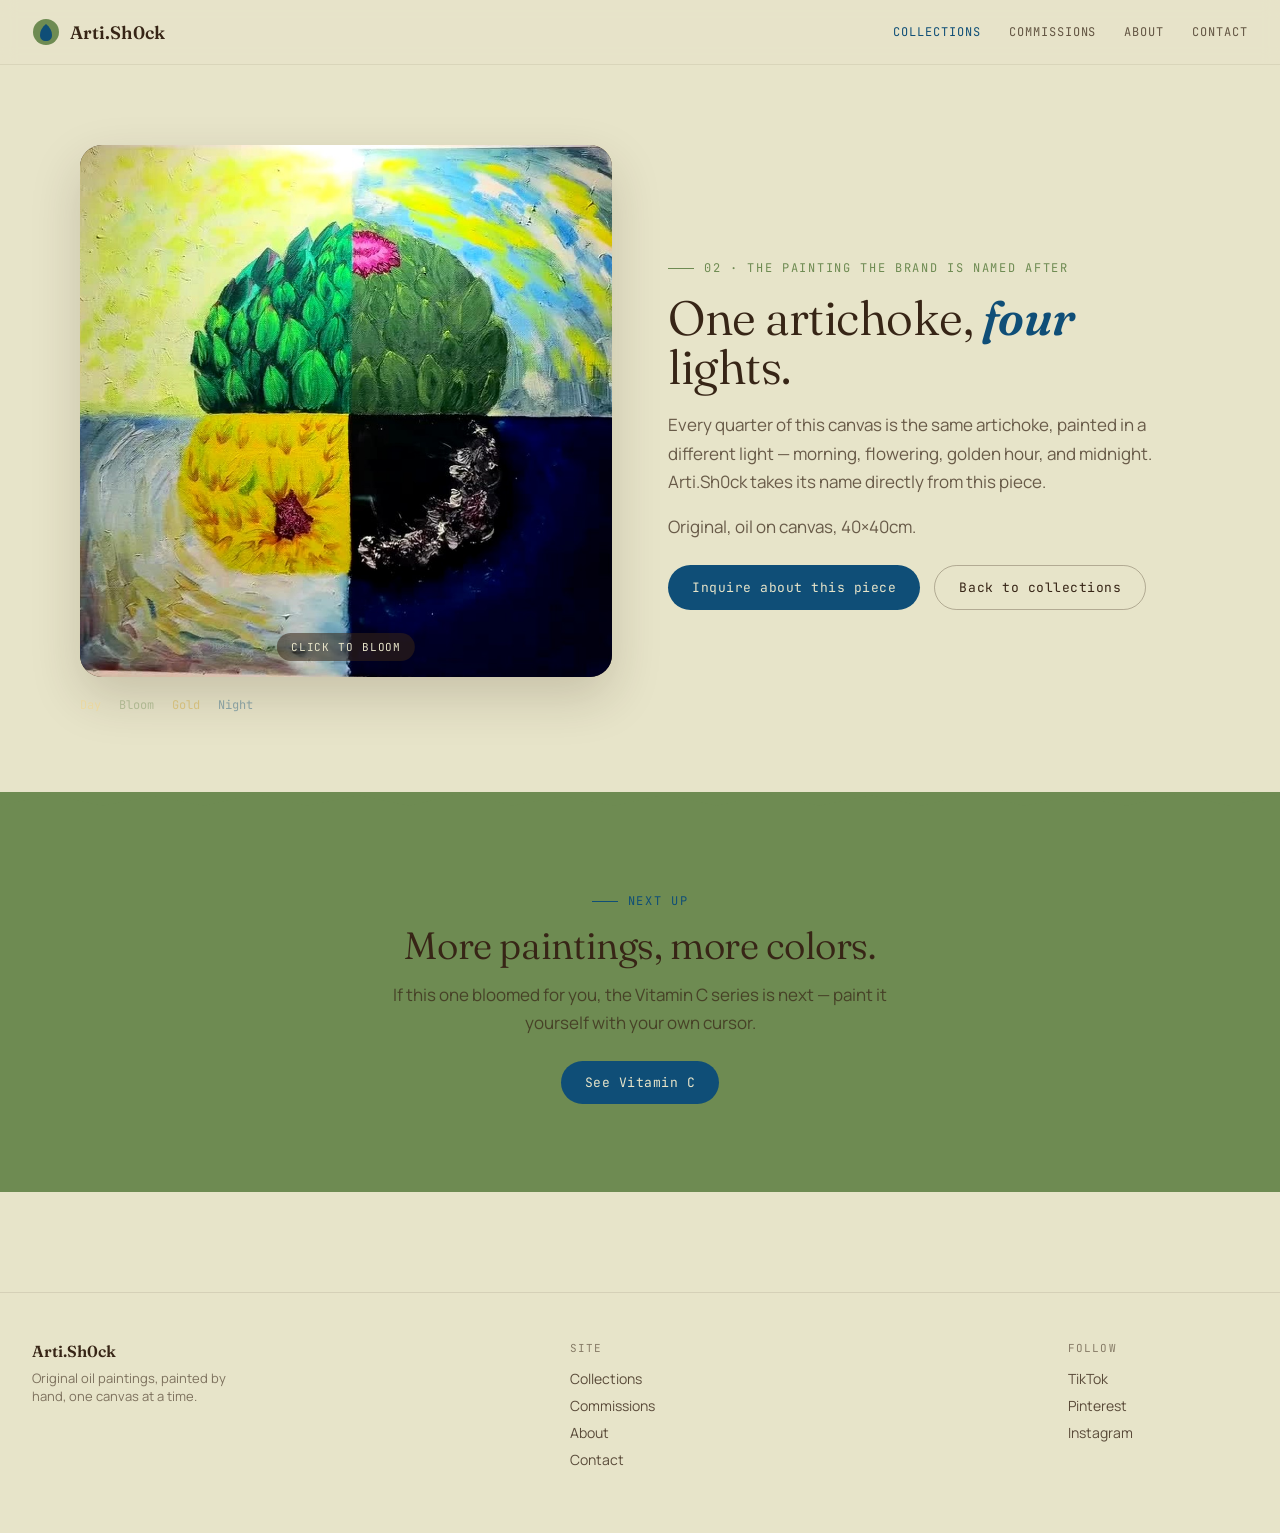
==== artichoke.html @ 15c9db3f "Add files via upload" ====
<!DOCTYPE html>
<html lang="en">
<head>
<meta charset="UTF-8">
<meta name="viewport" content="width=device-width, initial-scale=1.0">
<title>Arti.Sh0ck — the painting</title>
<link rel="stylesheet" href="styles.css">
<style>
  .bloom-wrap{
    display:grid;
    grid-template-columns:1fr 1fr;
    gap:56px;
    align-items:center;
  }
  @media (max-width:860px){ .bloom-wrap{ grid-template-columns:1fr; } }

  .bloom-stage{
    position:relative;
    aspect-ratio:1/1;
    border-radius:22px;
    overflow:hidden;
    box-shadow:0 20px 50px rgba(55,37,22,0.18);
    cursor:pointer;
    background:var(--ink);
  }
  .bloom-quad{
    position:absolute;
    width:50%; height:50%;
    overflow:hidden;
  }
  .bloom-quad img{
    width:200%; height:200%;
    max-width:none;
    display:block;
  }
  #q-day{ top:0; left:0; }
  #q-day img{ object-position:0% 0%; transform:translate(0,0); }
  #q-bloom{ top:0; right:0; }
  #q-bloom img{ object-position:100% 0%; transform:translate(-50%,0); }
  #q-gold{ bottom:0; left:0; }
  #q-gold img{ object-position:0% 100%; transform:translate(0,-50%); }
  #q-night{ bottom:0; right:0; }
  #q-night img{ object-position:100% 100%; transform:translate(-50%,-50%); }

  .bloom-quad{ transition:transform 900ms cubic-bezier(.2,.8,.2,1), filter 900ms ease; }
  .bloom-stage.blooming #q-day{ transform:translate(-6%,-6%) rotate(-1.5deg); }
  .bloom-stage.blooming #q-bloom{ transform:translate(6%,-6%) rotate(1.5deg); }
  .bloom-stage.blooming #q-gold{ transform:translate(-6%,6%) rotate(1.5deg); }
  .bloom-stage.blooming #q-night{ transform:translate(6%,6%) rotate(-1.5deg); }

  .bloom-hint{
    position:absolute;
    bottom:16px; left:50%;
    transform:translateX(-50%);
    font-family:'JetBrains Mono', monospace;
    font-size:11px;
    letter-spacing:0.08em;
    text-transform:uppercase;
    color:var(--paper);
    background:rgba(55,37,22,0.55);
    padding:7px 14px;
    border-radius:20px;
    pointer-events:none;
    transition:opacity 300ms;
  }
  .bloom-stage.blooming .bloom-hint{ opacity:0; }

  .stage-labels{
    display:flex;
    gap:18px;
    margin-top:20px;
    font-family:'JetBrains Mono', monospace;
    font-size:12px;
  }
  .stage-labels span{ opacity:0.4; transition:opacity 300ms, color 300ms; }
  .bloom-stage.blooming ~ .stage-labels span{ opacity:1; }
  .stage-labels .l-day{ color:var(--sun); }
  .stage-labels .l-bloom{ color:var(--sage); }
  .stage-labels .l-gold{ color:#c99a1e; }
  .stage-labels .l-night{ color:var(--indigo); }

  @media (prefers-reduced-motion: reduce){
    .bloom-quad{ transition:none; }
  }

  /* falling petal */
  .petal{
    position:absolute;
    top:38%; left:52%;
    width:26px; height:34px;
    background:radial-gradient(circle at 35% 30%, #f2a6c8, #c2447c 70%);
    border-radius:70% 30% 60% 40% / 60% 50% 50% 40%;
    opacity:0;
    pointer-events:none;
    transform:translate(-50%,-50%) rotate(0deg) scale(0.6);
    z-index:5;
  }
  .petal.falling{
    animation:petal-fall 1100ms cubic-bezier(.4,.2,.6,1) forwards;
  }
  @keyframes petal-fall{
    0%{ opacity:0; transform:translate(-50%,-50%) rotate(0deg) scale(0.6); }
    12%{ opacity:1; transform:translate(-50%,-50%) rotate(10deg) scale(1); }
    100%{ opacity:0; transform:translate(-30%, 180%) rotate(220deg) scale(0.8); }
  }
</style>
</head>
<body>

<nav class="site-nav">
  <a href="index.html" class="brand">
    <svg class="brand-mark" viewBox="0 0 28 28"><circle cx="14" cy="14" r="13" fill="#6E8B52"/><path d="M14 6 C10 9 8 13 8 17 C8 21 10.5 23 14 23 C17.5 23 20 21 20 17 C20 13 18 9 14 6 Z" fill="#0F4E77"/></svg>
    Arti.Sh0ck
  </a>
  <button class="nav-toggle" id="navToggle">MENU</button>
  <div class="nav-links" id="navLinks">
    <a href="collections.html" class="active">Collections</a>
    <a href="commissions.html">Commissions</a>
    <a href="about.html">About</a>
    <a href="contact.html">Contact</a>
  </div>
</nav>

<section class="wrap section">
  <div class="bloom-wrap">
    <div data-reveal="left">
      <div class="bloom-stage" id="bloomStage">
        <div class="bloom-quad" id="q-day"><img src="assets/img/artichoke_full.jpg" alt="Artichoke painting, day quadrant"></div>
        <div class="bloom-quad" id="q-bloom"><img src="assets/img/artichoke_full.jpg" alt="Artichoke painting, blooming quadrant"></div>
        <div class="bloom-quad" id="q-gold"><img src="assets/img/artichoke_full.jpg" alt="Artichoke painting, gold quadrant"></div>
        <div class="bloom-quad" id="q-night"><img src="assets/img/artichoke_full.jpg" alt="Artichoke painting, night quadrant"></div>
        <div class="bloom-hint">Click to bloom</div>
        <div class="petal" id="petal"></div>
      </div>
      <div class="stage-labels">
        <span class="l-day">Day</span>
        <span class="l-bloom">Bloom</span>
        <span class="l-gold">Gold</span>
        <span class="l-night">Night</span>
      </div>
    </div>

    <div data-reveal="right">
      <p class="eyebrow">02 · The painting the brand is named after</p>
      <h1 style="font-size:clamp(32px,4.5vw,48px);">One artichoke, <em class="accent">four</em> lights.</h1>
      <p class="lede">Every quarter of this canvas is the same artichoke, painted in a different light — morning, flowering, golden hour, and midnight. Arti.Sh0ck takes its name directly from this piece.</p>
      <p class="lede">Original, oil on canvas, 40×40cm.</p>
      <div style="margin-top:24px; display:flex; gap:14px; flex-wrap:wrap;">
        <a href="contact.html" class="btn">Inquire about this piece</a>
        <a href="collections.html" class="btn ghost">Back to collections</a>
      </div>
    </div>
  </div>
</section>

<section class="band band-sage" id="nextUp">
<div class="wrap center">
  <p class="eyebrow" style="justify-content:center;">Next up</p>
  <h2 style="font-size:clamp(26px,4vw,38px);">More paintings, more colors.</h2>
  <p class="lede" style="margin:0 auto 24px;">If this one bloomed for you, the Vitamin C series is next — paint it yourself with your own cursor.</p>
  <a href="index.html#citrus-hero" class="btn">See Vitamin C</a>
</div>
</section>

<footer class="site-footer">
  <div class="footer-col">
    <div class="brand" style="font-size:16px;">Arti.Sh0ck</div>
    <p style="font-size:13px; opacity:0.6; max-width:220px; margin-top:8px;">Original oil paintings, painted by hand, one canvas at a time.</p>
  </div>
  <div class="footer-col">
    <div class="footer-title">Site</div>
    <div class="footer-links">
      <a href="collections.html">Collections</a>
      <a href="commissions.html">Commissions</a>
      <a href="about.html">About</a>
      <a href="contact.html">Contact</a>
    </div>
  </div>
  <div class="footer-col">
    <div class="footer-title">Follow</div>
    <div class="footer-links">
      <a href="#">TikTok</a>
      <a href="#">Pinterest</a>
      <a href="#">Instagram</a>
    </div>
  </div>
</footer>

<script src="nav.js"></script>
<script src="reveal.js"></script>
<script>
  var stage = document.getElementById('bloomStage');
  var petal = document.getElementById('petal');
  var nextUp = document.getElementById('nextUp');
  var reduceMotion = window.matchMedia('(prefers-reduced-motion: reduce)').matches;

  stage.addEventListener('click', function(){
    var wasBlooming = stage.classList.contains('blooming');
    stage.classList.toggle('blooming');

    if(!wasBlooming){
      // just bloomed: drop a petal, then drift down to the next section
      if(!reduceMotion){
        petal.classList.remove('falling');
        void petal.offsetWidth; // restart animation
        petal.classList.add('falling');
        setTimeout(function(){
          nextUp.scrollIntoView({ behavior:'smooth', block:'start' });
        }, 950);
      } else {
        nextUp.scrollIntoView({ behavior:'smooth', block:'start' });
      }
    }
  });
</script>
</body>
</html>
---- styles.css ----
/* ===== Arti.Sh0ck — shared design tokens & layout ===== */
@import url('https://fonts.googleapis.com/css2?family=Fraunces:ital,opsz,wght@0,9..144,340;0,9..144,600;1,9..144,420&family=Manrope:wght@400;500;700&family=JetBrains+Mono:wght@400;500&display=swap');

:root{
  --ink:#372516;
  --paper:#E7E4C9;
  --paper-soft:#DCD8B4;
  --indigo:#0F4E77;
  --indigo-deep:#0A3A59;
  --sage:#6E8B52;
  --sun:#FBD271;
  --clay:#E7BD8B;
  --card-shadow: 0 10px 30px rgba(55,37,22,0.10);
}

*{box-sizing:border-box;}
html{scroll-behavior:smooth;}
body{
  margin:0;
  background:var(--paper);
  color:var(--ink);
  font-family:'Manrope', sans-serif;
  -webkit-font-smoothing:antialiased;
}
a{color:inherit; text-decoration:none;}
img{max-width:100%; display:block;}

h1,h2,h3{
  font-family:'Fraunces', serif;
  font-weight:340;
  line-height:1.02;
  margin:0 0 0.4em;
  letter-spacing:-0.01em;
}
em.accent{
  font-style:italic;
  font-weight:600;
  color:var(--indigo);
}
.mono{
  font-family:'JetBrains Mono', monospace;
  letter-spacing:0.06em;
}

:focus-visible{
  outline:2px solid var(--indigo);
  outline-offset:3px;
}

/* ---------- Nav ---------- */
.site-nav{
  position:sticky;
  top:0;
  z-index:100;
  display:flex;
  align-items:center;
  justify-content:space-between;
  padding:18px 32px;
  background:rgba(231,228,201,0.86);
  backdrop-filter:blur(8px);
  border-bottom:1px solid rgba(55,37,22,0.08);
}
.brand{
  display:flex;
  align-items:center;
  gap:10px;
  font-family:'Fraunces', serif;
  font-weight:600;
  font-size:18px;
  color:var(--ink);
}
.brand-mark{ width:28px; height:28px; }
.nav-links{
  display:flex;
  gap:28px;
  font-family:'JetBrains Mono', monospace;
  font-size:12px;
  letter-spacing:0.08em;
  text-transform:uppercase;
}
.nav-links a{ opacity:0.75; transition:opacity 150ms; }
.nav-links a:hover, .nav-links a.active{ opacity:1; color:var(--indigo); }
.nav-toggle{ display:none; }

@media (max-width:720px){
  .nav-links{
    position:fixed; inset:64px 0 auto 0;
    flex-direction:column;
    background:var(--paper);
    padding:20px 32px;
    gap:16px;
    border-bottom:1px solid rgba(55,37,22,0.1);
    transform:translateY(-140%);
    transition:transform 220ms ease;
  }
  .nav-links.open{ transform:translateY(0); }
  .nav-toggle{
    display:block;
    background:none;
    border:none;
    font-family:'JetBrains Mono', monospace;
    font-size:12px;
    color:var(--ink);
    cursor:pointer;
  }
}

/* ---------- Footer ---------- */
.site-footer{
  margin-top:100px;
  padding:48px 32px 60px;
  border-top:1px solid rgba(55,37,22,0.1);
  display:flex;
  flex-wrap:wrap;
  gap:24px;
  justify-content:space-between;
  align-items:flex-start;
}
.footer-col{ min-width:180px; }
.footer-title{
  font-family:'JetBrains Mono', monospace;
  font-size:11px;
  text-transform:uppercase;
  letter-spacing:0.1em;
  opacity:0.55;
  margin-bottom:10px;
}
.footer-links a{
  display:block;
  padding:4px 0;
  font-size:14px;
  opacity:0.8;
}
.footer-links a:hover{ opacity:1; color:var(--indigo); }

/* ---------- Shared layout ---------- */
.wrap{ max-width:1120px; margin:0 auto; padding:0 32px; }
.section{ padding:80px 0; }
.eyebrow{
  font-family:'JetBrains Mono', monospace;
  font-size:12px;
  letter-spacing:0.14em;
  text-transform:uppercase;
  color:var(--sage);
  display:flex;
  align-items:center;
  gap:10px;
  margin-bottom:18px;
}
.eyebrow::before{
  content:"";
  width:26px; height:1px;
  background:var(--sage);
  display:inline-block;
}
.lede{
  font-size:17px;
  line-height:1.65;
  max-width:520px;
  color:rgba(55,37,22,0.72);
}

.btn{
  display:inline-flex;
  align-items:center;
  gap:8px;
  padding:13px 24px;
  border-radius:999px;
  background:var(--indigo);
  color:var(--paper);
  font-family:'JetBrains Mono', monospace;
  font-size:13px;
  letter-spacing:0.04em;
  transition:background 150ms, transform 150ms;
  border:none;
  cursor:pointer;
}
.btn:hover{ background:var(--indigo-deep); transform:translateY(-1px); }
.btn.ghost{
  background:transparent;
  border:1px solid rgba(55,37,22,0.3);
  color:var(--ink);
}
.btn.ghost:hover{ border-color:var(--indigo); color:var(--indigo); background:transparent; }

/* ---------- Collection cards (used on Home + Collections hub) ---------- */
.coll-grid{
  display:grid;
  grid-template-columns:repeat(3,1fr);
  gap:28px;
}
@media (max-width:860px){ .coll-grid{ grid-template-columns:1fr; } }

.coll-card{
  position:relative;
  border-radius:18px;
  overflow:hidden;
  background:var(--paper-soft);
  box-shadow:var(--card-shadow);
  transition:transform 260ms ease;
  display:block;
}
.coll-card:hover{ transform:translateY(-4px); }
.coll-card .img-wrap{
  aspect-ratio:4/3;
  overflow:hidden;
}
.coll-card img{
  width:100%; height:100%; object-fit:cover;
  transition:transform 420ms ease;
}
.coll-card:hover img{ transform:scale(1.06); }
.coll-card .card-body{ padding:20px 22px 24px; }
.coll-card .tag{
  font-family:'JetBrains Mono', monospace;
  font-size:11px;
  text-transform:uppercase;
  letter-spacing:0.08em;
  padding:4px 10px;
  border-radius:999px;
  background:rgba(255,255,255,0.75);
  position:absolute;
  top:14px; left:14px;
}
.coll-card.locked{ opacity:0.55; filter:grayscale(0.5); pointer-events:none; }
.coll-card h3{ font-size:22px; margin-bottom:6px; }
.coll-card p{ font-size:14px; color:rgba(55,37,22,0.68); margin:0; }

/* utility */
.center{ text-align:center; }
.mt-0{ margin-top:0; }

/* ---------- Colored section bands ---------- */
.band{
  position:relative;
  padding:88px 0;
}
.band-sun{ background:var(--sun); color:var(--ink); }
.band-sage{ background:var(--sage); color:var(--ink); }
.band-indigo{ background:var(--indigo); color:var(--paper); }
.band-indigo .eyebrow{ color:var(--sun); }
.band-indigo .eyebrow::before{ background:var(--sun); }
.band-indigo .lede{ color:rgba(251,240,222,0.78); }
.band-clay{ background:var(--clay); color:var(--ink); }
.band-sage .eyebrow{ color:var(--indigo); }
.band-sage .eyebrow::before{ background:var(--indigo); }
.band-ink{ background:var(--ink); color:var(--paper); }
.band-ink .eyebrow{ color:var(--sun); }
.band-ink .eyebrow::before{ background:var(--sun); }
.band-ink .lede{ color:rgba(251,240,222,0.75); }

/* jagged edge between bands for a hand-cut, painterly seam instead of a hard rectangle */
.band::before{
  content:"";
  position:absolute;
  top:-1px; left:0; right:0;
  height:14px;
  background:inherit;
  clip-path:polygon(0% 100%, 4% 20%, 8% 100%, 12% 30%, 16% 100%, 20% 15%, 24% 100%, 28% 25%, 32% 100%, 36% 10%, 40% 100%, 44% 30%, 48% 100%, 52% 20%, 56% 100%, 60% 15%, 64% 100%, 68% 25%, 72% 100%, 76% 10%, 80% 100%, 84% 30%, 88% 100%, 92% 15%, 96% 100%, 100% 20%, 100% 0%, 0% 0%);
}

/* ---------- Scroll reveal ---------- */
[data-reveal]{
  opacity:0;
  transform:translateY(28px);
  transition:opacity 700ms cubic-bezier(.2,.7,.2,1), transform 700ms cubic-bezier(.2,.7,.2,1);
}
[data-reveal].is-visible{ opacity:1; transform:translateY(0); }
[data-reveal="fade"]{ transform:none; }
[data-reveal="left"]{ transform:translateX(-32px); }
[data-reveal="left"].is-visible{ transform:translateX(0); }
[data-reveal="right"]{ transform:translateX(32px); }
[data-reveal="right"].is-visible{ transform:translateX(0); }
[data-reveal="scale"]{ transform:scale(0.94); }
[data-reveal="scale"].is-visible{ transform:scale(1); }
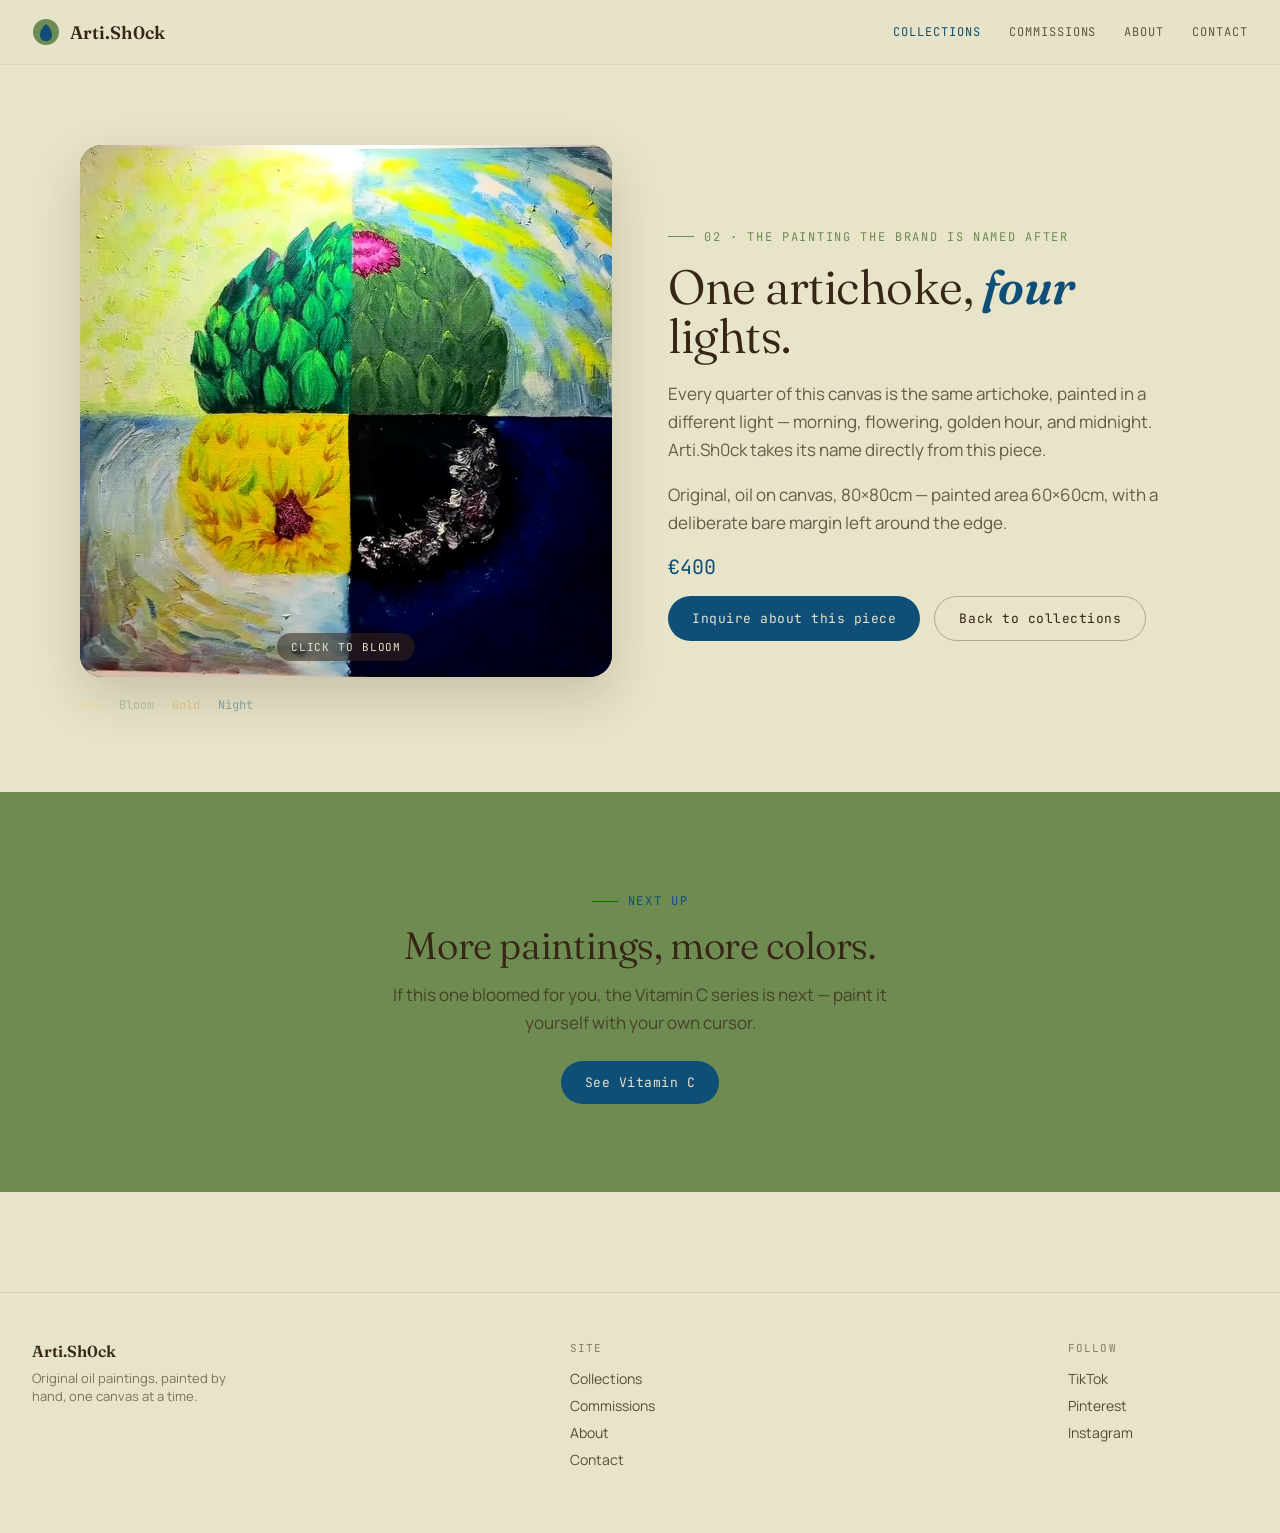
==== commit d8d68b68: "Add files via upload" ====
--- a/artichoke.html
+++ b/artichoke.html
@@ -144,8 +144,9 @@
       <p class="eyebrow">02 · The painting the brand is named after</p>
       <h1 style="font-size:clamp(32px,4.5vw,48px);">One artichoke, <em class="accent">four</em> lights.</h1>
       <p class="lede">Every quarter of this canvas is the same artichoke, painted in a different light — morning, flowering, golden hour, and midnight. Arti.Sh0ck takes its name directly from this piece.</p>
-      <p class="lede">Original, oil on canvas, 40×40cm.</p>
-      <div style="margin-top:24px; display:flex; gap:14px; flex-wrap:wrap;">
+      <p class="lede">Original, oil on canvas, 80×80cm — painted area 60×60cm, with a deliberate bare margin left around the edge.</p>
+      <p style="font-family:'JetBrains Mono', monospace; font-size:20px; color:var(--indigo); margin:10px 0 2px;">€400</p>
+      <div style="margin-top:16px; display:flex; gap:14px; flex-wrap:wrap;">
         <a href="contact.html" class="btn">Inquire about this piece</a>
         <a href="collections.html" class="btn ghost">Back to collections</a>
       </div>
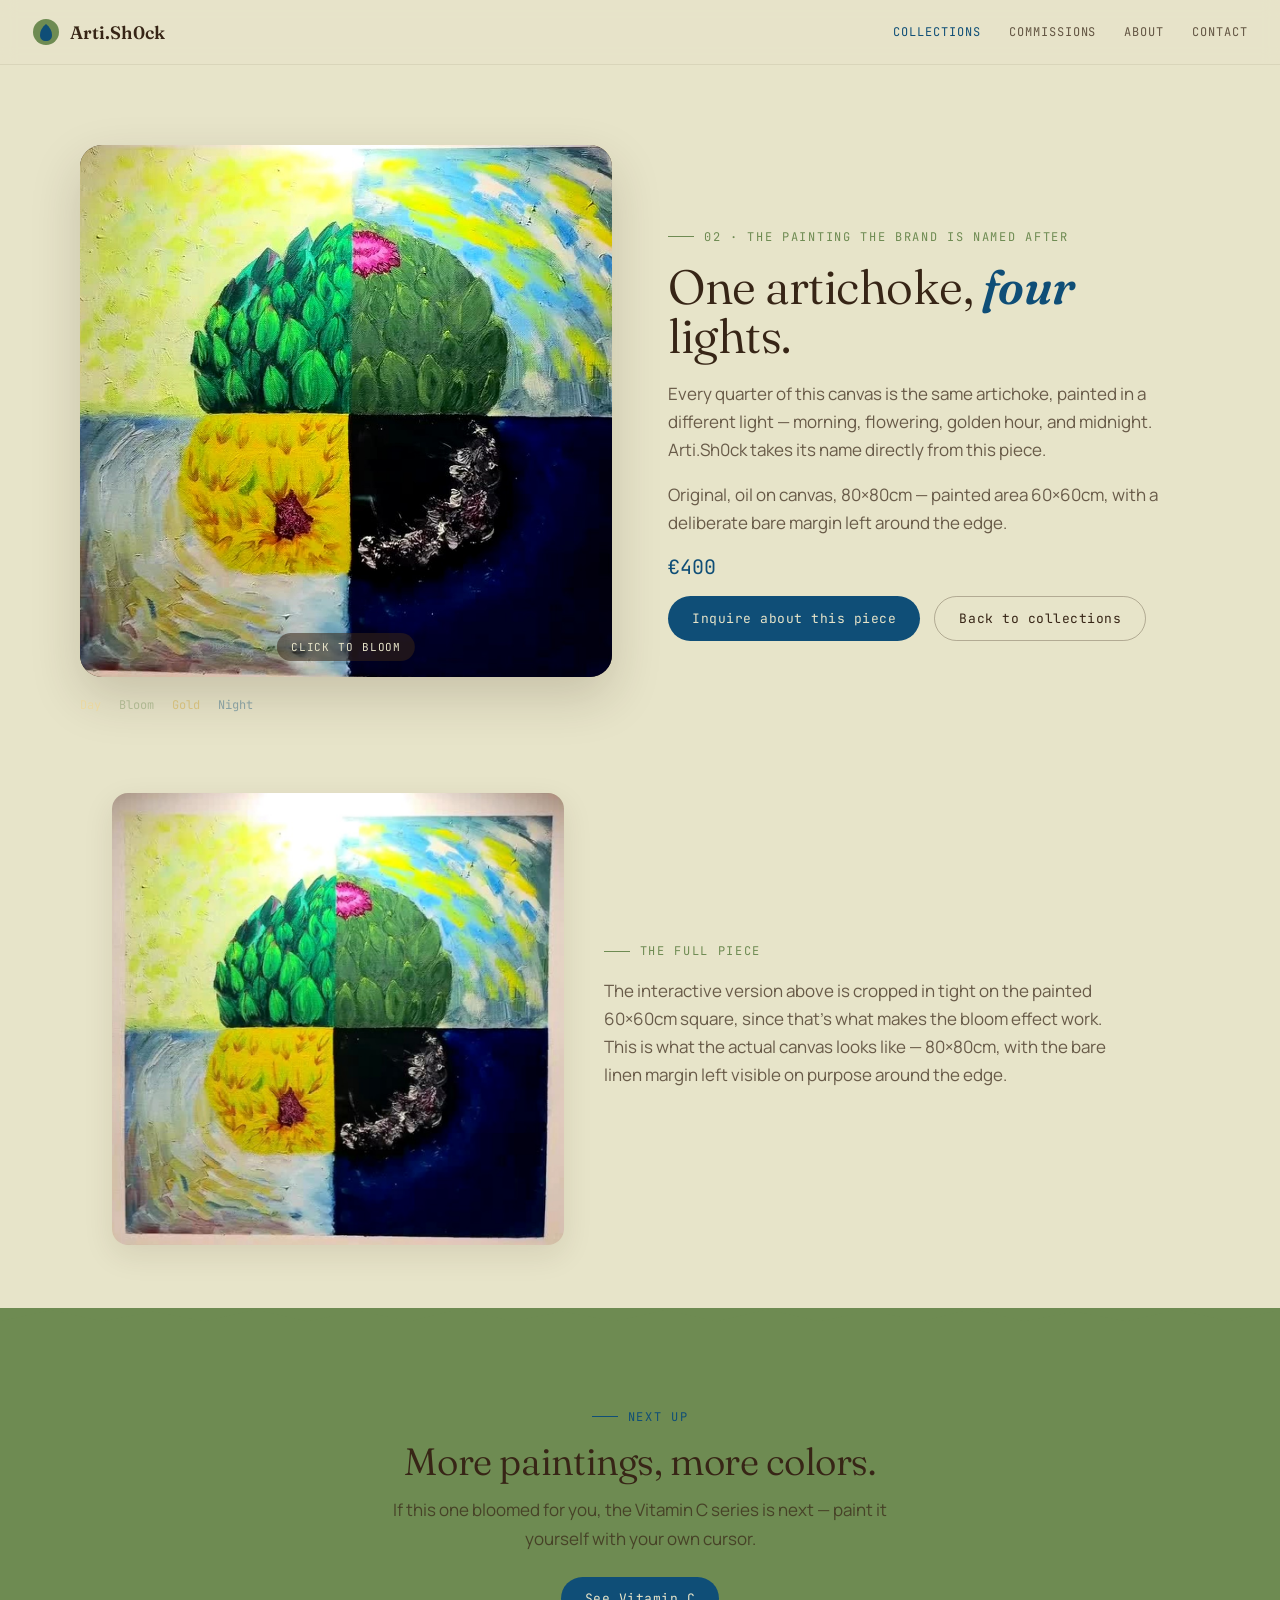
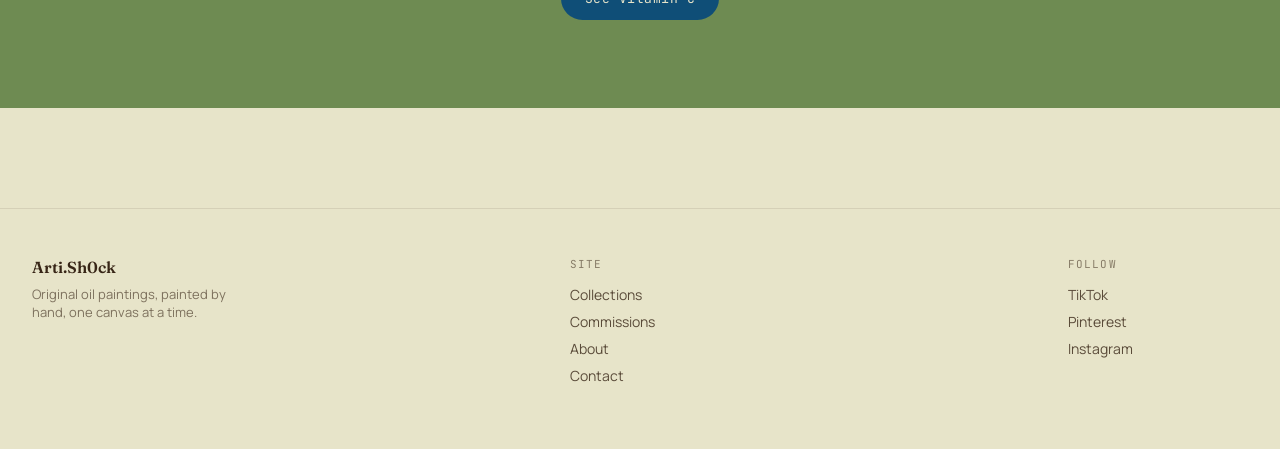
==== commit 2695c08b: "Add files via upload" ====
--- a/artichoke.html
+++ b/artichoke.html
@@ -154,6 +154,16 @@
   </div>
 </section>
 
+<section class="wrap" style="padding-bottom:64px;">
+  <div style="display:grid; grid-template-columns:0.8fr 1fr; gap:40px; align-items:center;" data-reveal="fade">
+    <img src="assets/img/artichoke_full_canvas.jpg" alt="The full 80x80cm canvas on the easel, showing the bare margin left around the painted area" style="border-radius:16px; box-shadow:var(--card-shadow); width:100%;">
+    <div>
+      <p class="eyebrow">The full piece</p>
+      <p class="lede">The interactive version above is cropped in tight on the painted 60×60cm square, since that's what makes the bloom effect work. This is what the actual canvas looks like — 80×80cm, with the bare linen margin left visible on purpose around the edge.</p>
+    </div>
+  </div>
+</section>
+
 <section class="band band-sage" id="nextUp">
 <div class="wrap center">
   <p class="eyebrow" style="justify-content:center;">Next up</p>
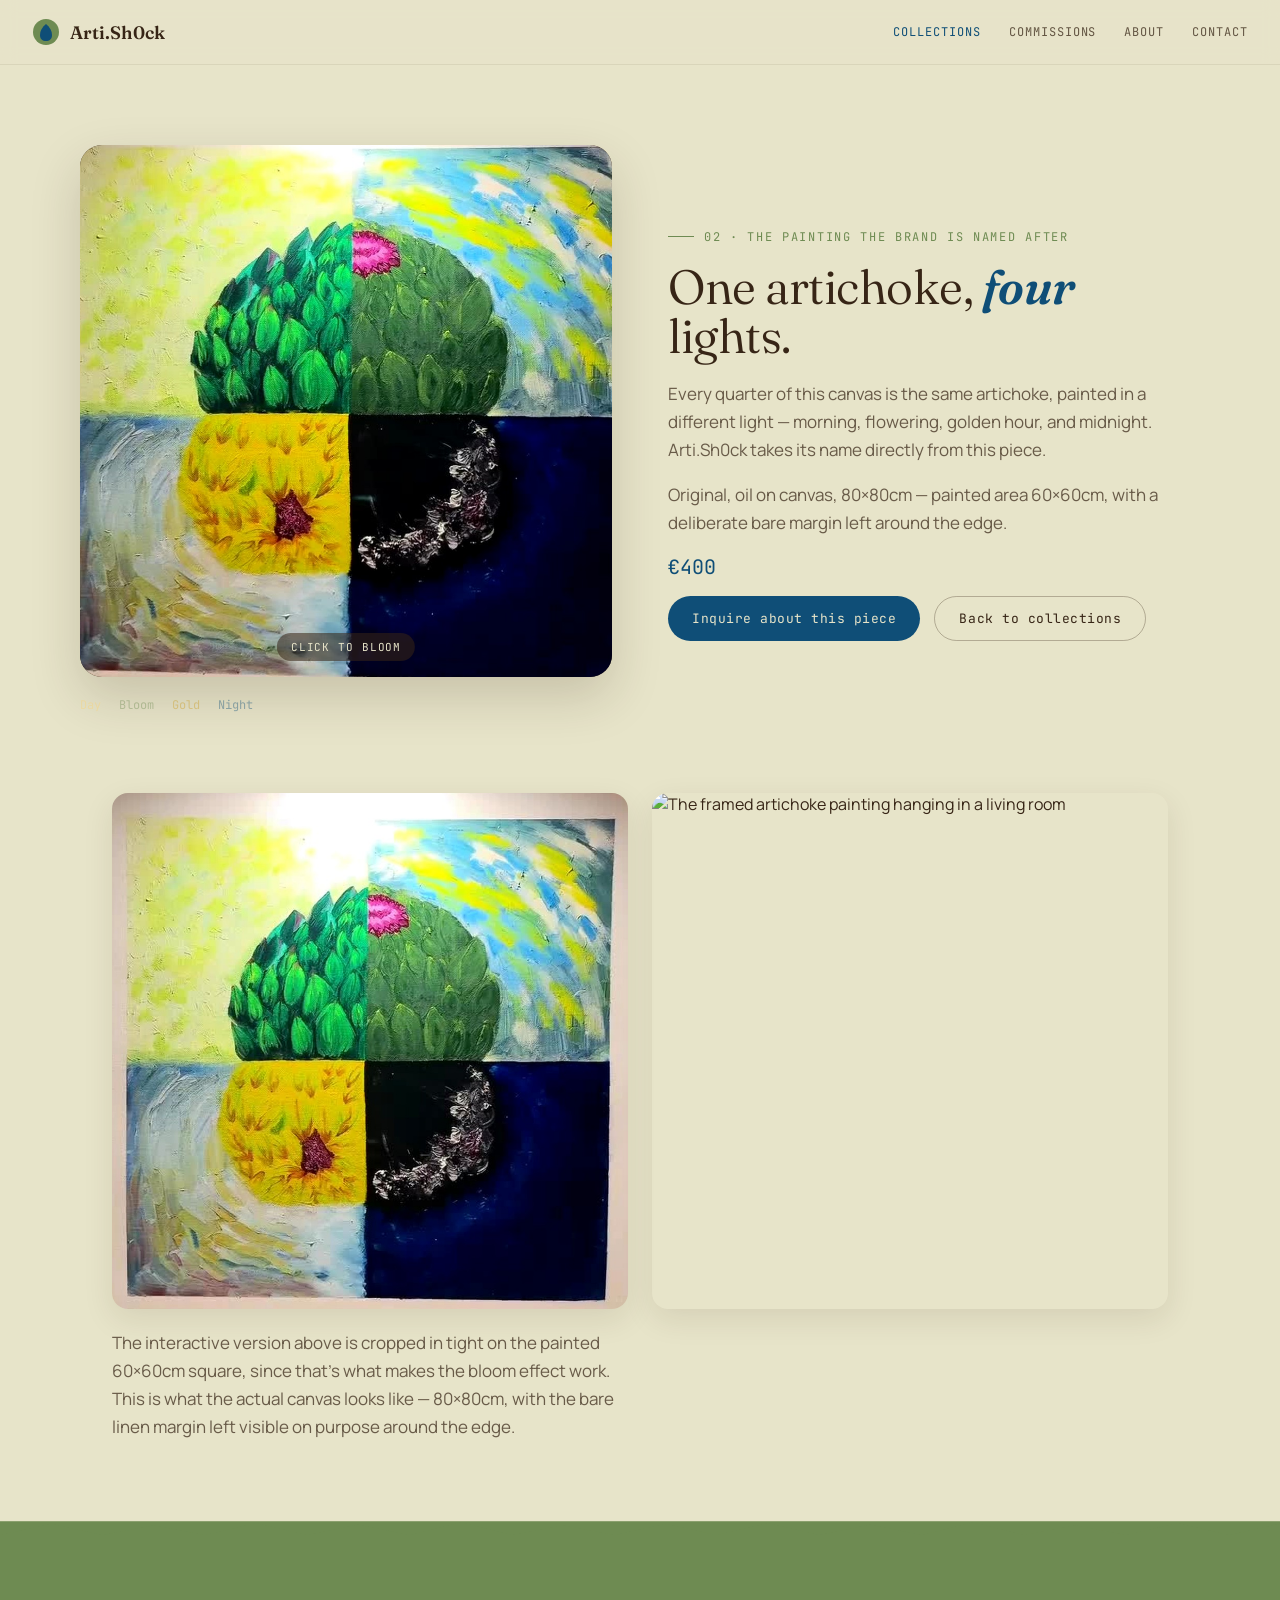
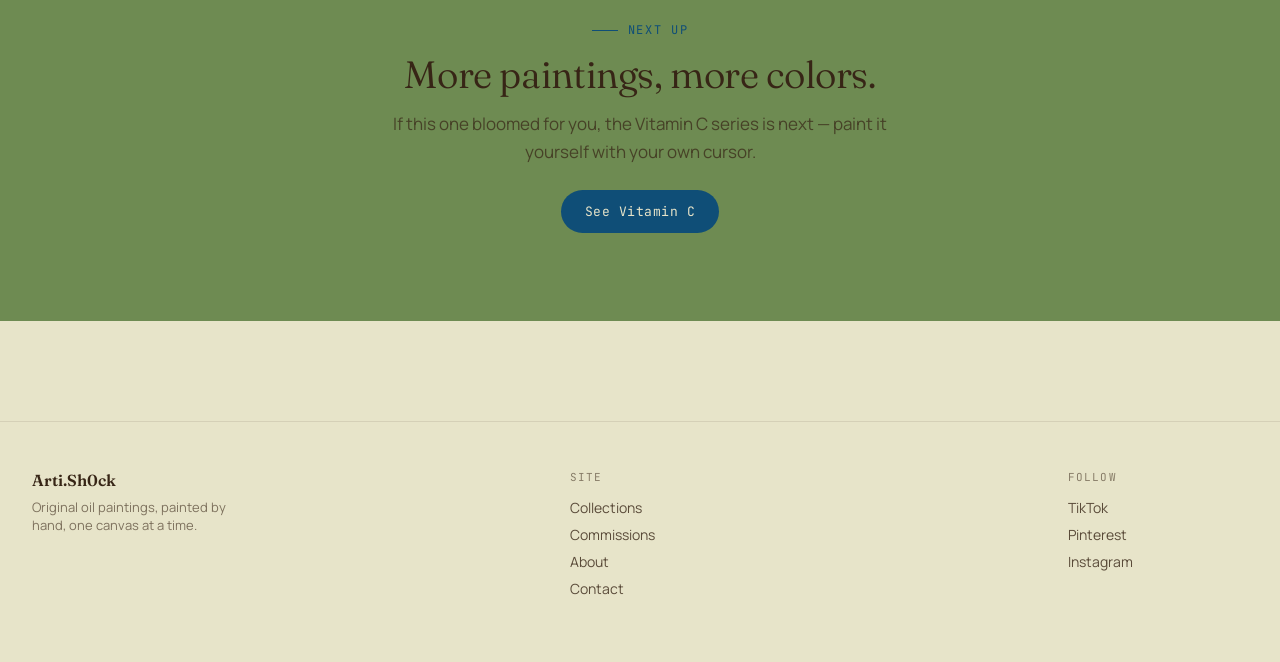
==== commit dee4231c: "Add files via upload" ====
--- a/artichoke.html
+++ b/artichoke.html
@@ -82,6 +82,9 @@
   @media (prefers-reduced-motion: reduce){
     .bloom-quad{ transition:none; }
   }
+
+  .full-piece-grid{ display:grid; grid-template-columns:1fr 1fr; gap:24px; }
+  @media (max-width:700px){ .full-piece-grid{ grid-template-columns:1fr; } }
 
   /* falling petal */
   .petal{
@@ -155,13 +158,11 @@
 </section>
 
 <section class="wrap" style="padding-bottom:64px;">
-  <div style="display:grid; grid-template-columns:0.8fr 1fr; gap:40px; align-items:center;" data-reveal="fade">
-    <img src="assets/img/artichoke_full_canvas.jpg" alt="The full 80x80cm canvas on the easel, showing the bare margin left around the painted area" style="border-radius:16px; box-shadow:var(--card-shadow); width:100%;">
-    <div>
-      <p class="eyebrow">The full piece</p>
-      <p class="lede">The interactive version above is cropped in tight on the painted 60×60cm square, since that's what makes the bloom effect work. This is what the actual canvas looks like — 80×80cm, with the bare linen margin left visible on purpose around the edge.</p>
-    </div>
-  </div>
+  <div class="full-piece-grid" data-reveal="fade">
+    <img src="assets/img/artichoke_full_canvas.jpg" alt="The full 80x80cm canvas, showing the bare margin left around the painted area" style="border-radius:16px; box-shadow:var(--card-shadow); width:100%;">
+    <img src="assets/img/artichoke_lifestyle.jpg" alt="The framed artichoke painting hanging in a living room" style="border-radius:16px; box-shadow:var(--card-shadow); width:100%; object-fit:cover; height:100%;">
+  </div>
+  <p class="lede" style="margin-top:20px;" data-reveal="fade">The interactive version above is cropped in tight on the painted 60×60cm square, since that's what makes the bloom effect work. This is what the actual canvas looks like — 80×80cm, with the bare linen margin left visible on purpose around the edge.</p>
 </section>
 
 <section class="band band-sage" id="nextUp">
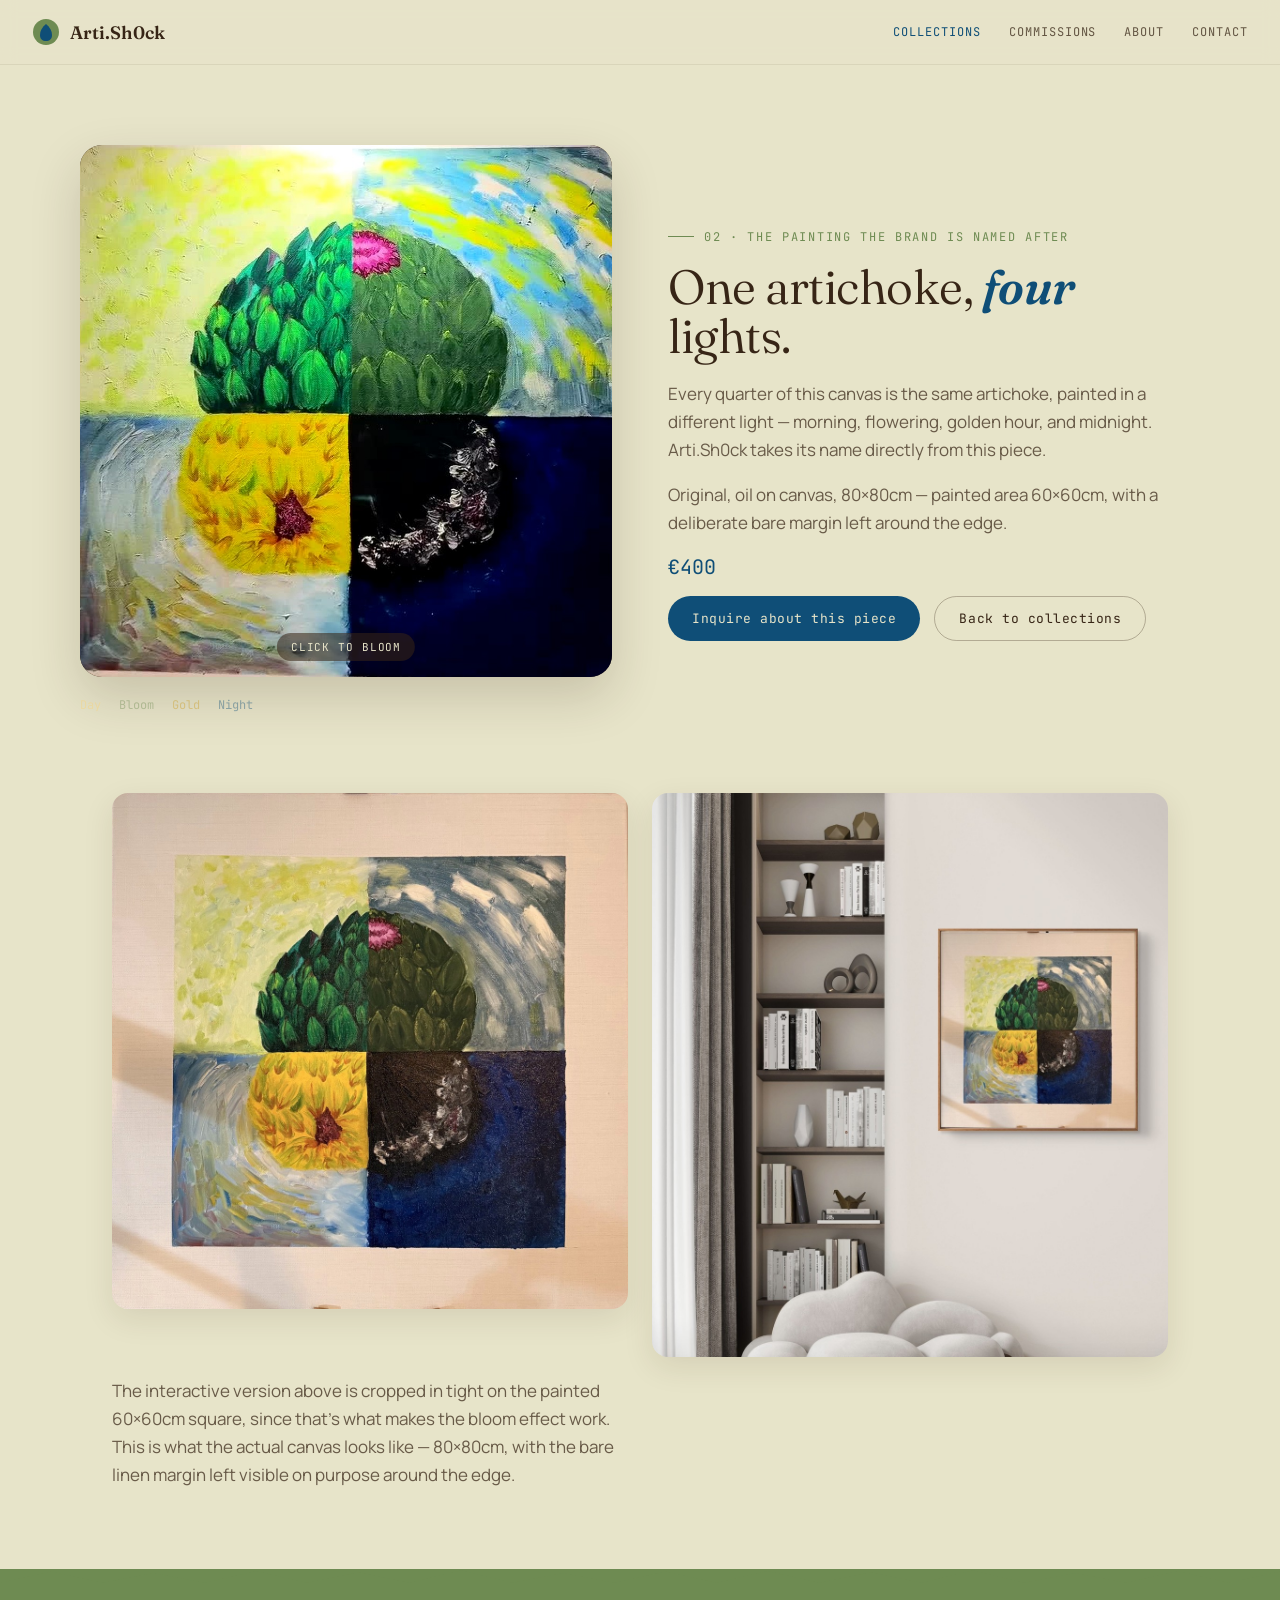
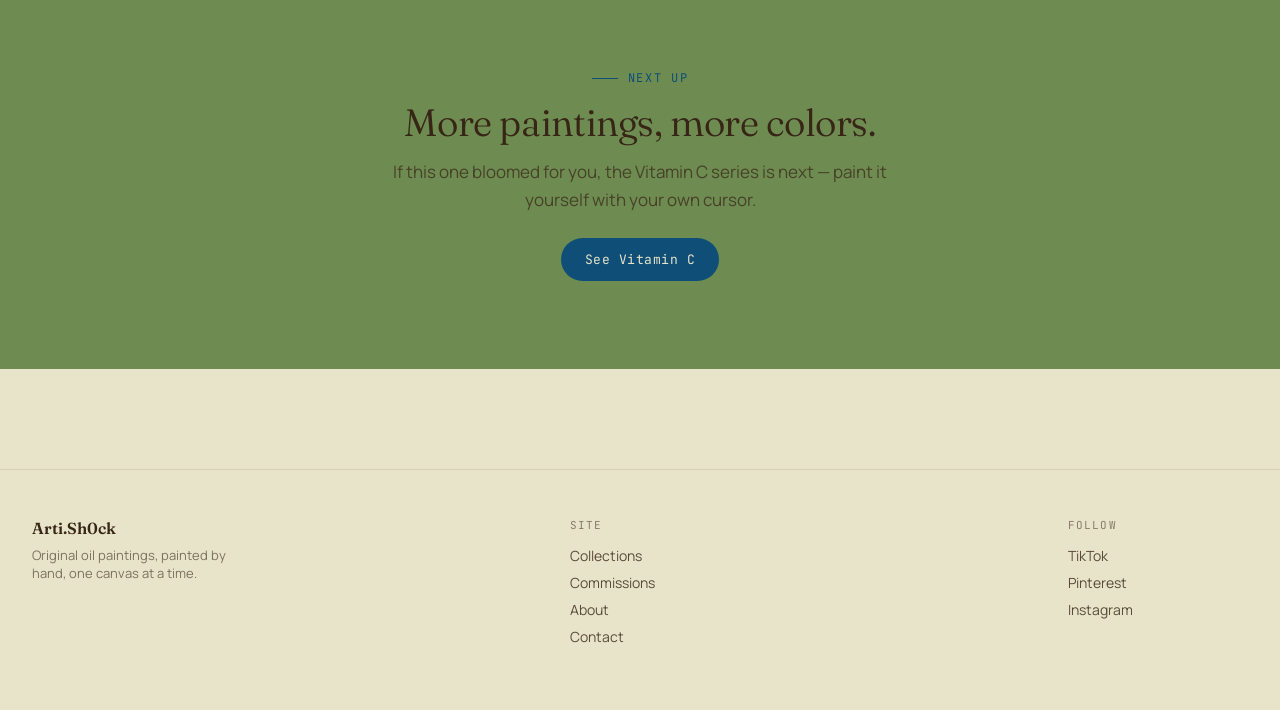
==== commit 98b82a70: "Add files via upload" ====
--- a/artichoke.html
+++ b/artichoke.html
@@ -83,7 +83,7 @@
     .bloom-quad{ transition:none; }
   }
 
-  .full-piece-grid{ display:grid; grid-template-columns:1fr 1fr; gap:24px; }
+  .full-piece-grid{ display:grid; grid-template-columns:1fr 1fr; gap:24px; align-items:start; }
   @media (max-width:700px){ .full-piece-grid{ grid-template-columns:1fr; } }
 
   /* falling petal */
@@ -159,8 +159,8 @@
 
 <section class="wrap" style="padding-bottom:64px;">
   <div class="full-piece-grid" data-reveal="fade">
-    <img src="assets/img/artichoke_full_canvas.jpg" alt="The full 80x80cm canvas, showing the bare margin left around the painted area" style="border-radius:16px; box-shadow:var(--card-shadow); width:100%;">
-    <img src="assets/img/artichoke_lifestyle.jpg" alt="The framed artichoke painting hanging in a living room" style="border-radius:16px; box-shadow:var(--card-shadow); width:100%; object-fit:cover; height:100%;">
+    <img src="assets/img/artichoke_full_canvas.jpg" alt="The full 80x80cm canvas, showing the bare margin left around the painted area" style="border-radius:16px; box-shadow:var(--card-shadow); width:100%; display:block;">
+    <img src="assets/img/artichoke_lifestyle.jpg" alt="The framed artichoke painting hanging in a living room" style="border-radius:16px; box-shadow:var(--card-shadow); width:100%; display:block;">
   </div>
   <p class="lede" style="margin-top:20px;" data-reveal="fade">The interactive version above is cropped in tight on the painted 60×60cm square, since that's what makes the bloom effect work. This is what the actual canvas looks like — 80×80cm, with the bare linen margin left visible on purpose around the edge.</p>
 </section>
